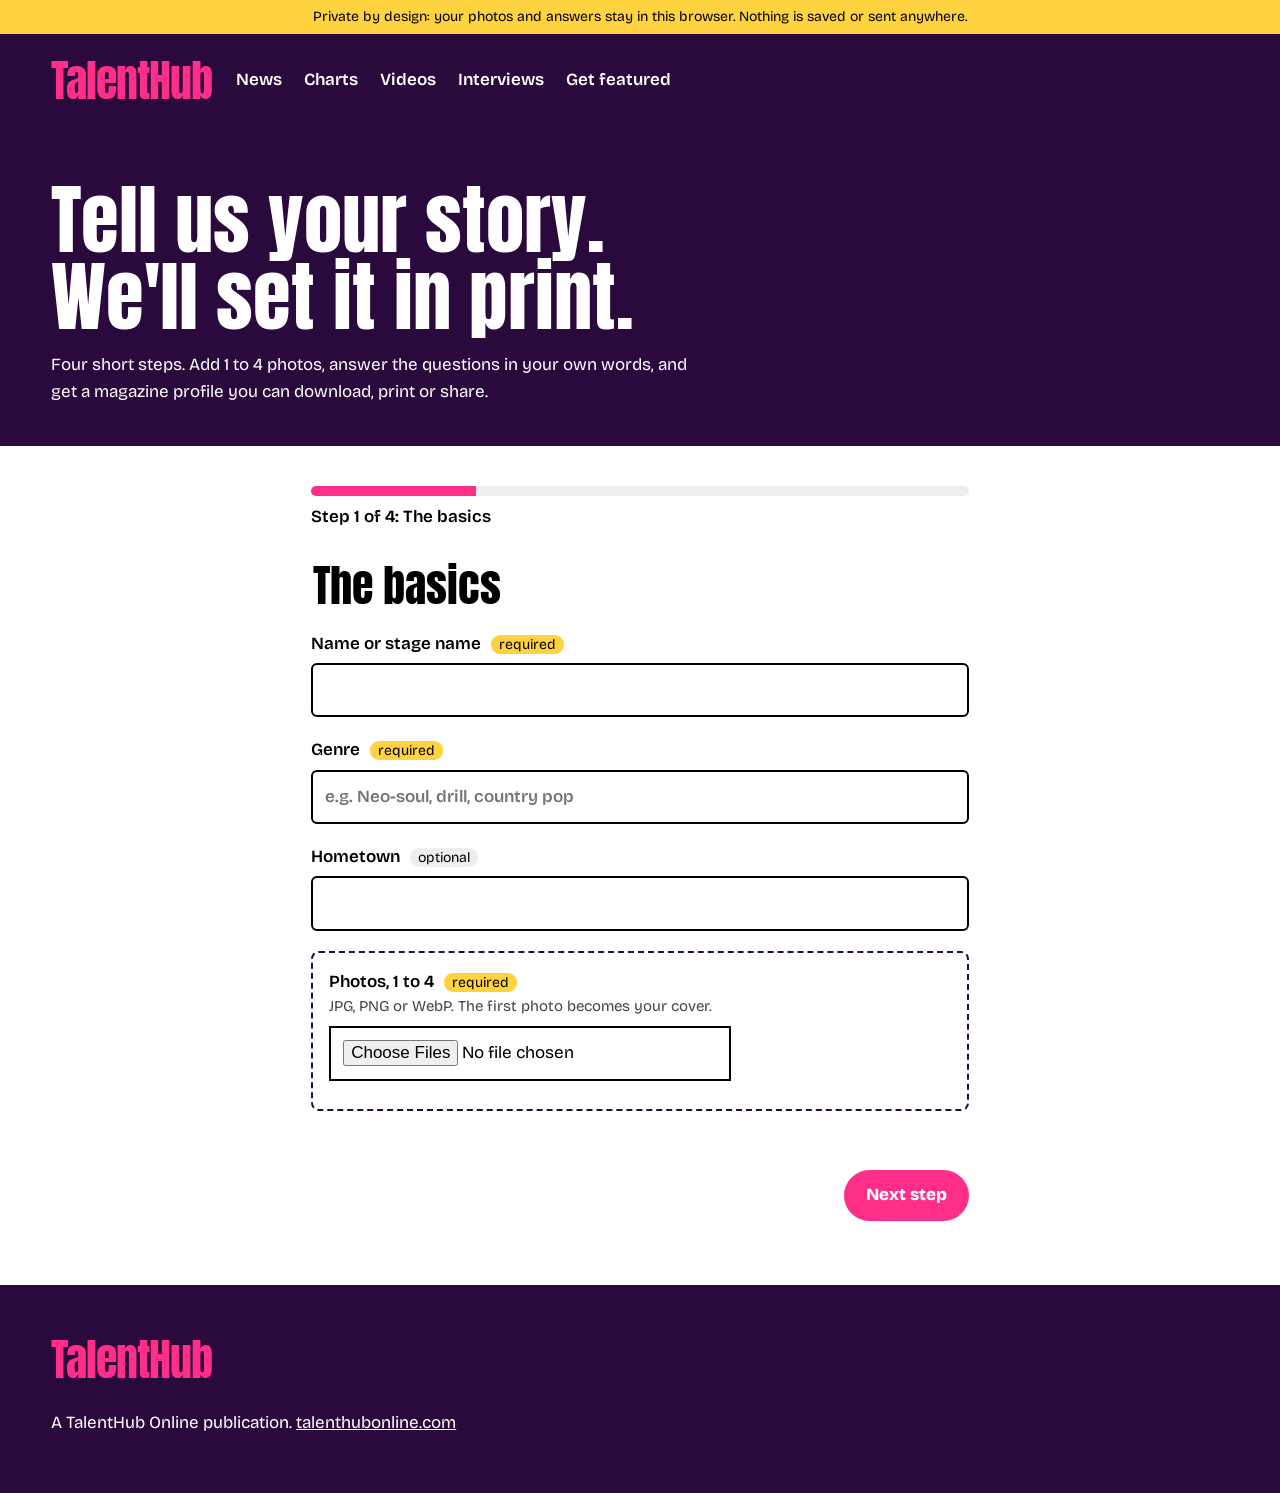
==== feature/index.html @ 82841ca5 "Add Get featured profile builder" ====
<!doctype html><html lang="en"><head><meta charset="utf-8"><meta name="viewport" content="width=device-width,initial-scale=1">
<title>Get featured — TalentHub Magazine</title><meta name="description" content="Answer a few questions, add photos, and get a magazine-style profile feature from TalentHub Magazine.">
<meta property="og:title" content="Get featured in TalentHub Magazine"><meta property="og:description" content="Turn your story into a magazine profile in a few minutes.">
<meta property="og:url" content="https://chick6194.github.io/talenthub-magazine/feature/">
<link rel="preconnect" href="https://fonts.googleapis.com"><link href="https://fonts.googleapis.com/css2?family=Anton&family=Bricolage+Grotesque:opsz,wght@12..96,400;12..96,600;12..96,800&display=swap" rel="stylesheet">
<link rel="stylesheet" href="../style.css"><link rel="stylesheet" href="feature.css"></head><body>
<div class="notice">Private by design: your photos and answers stay in this browser. Nothing is saved or sent anywhere.</div>
<header class="top"><a class="mast" href="../">TalentHub</a><nav aria-label="Sections"><button class="menu" aria-expanded="false" aria-controls="nav">Menu</button>
<ul id="nav"><li><a href="../#news">News</a></li><li><a href="../#charts">Charts</a></li><li><a href="../#videos">Videos</a></li><li><a href="../#interviews">Interviews</a></li><li><a href="./" aria-current="page">Get featured</a></li></ul></nav></header>
<main id="builder">
<section class="intro"><h1>Tell us your story. We'll set it in print.</h1><p>Four short steps. Add 1 to 4 photos, answer the questions in your own words, and get a magazine profile you can download, print or share.</p></section>
<form id="f" novalidate>
<div class="progress" aria-hidden="true"><span id="bar"></span></div><p id="stepinfo" class="stepinfo" aria-live="polite"></p>
<fieldset class="step" data-title="The basics"><legend>The basics</legend>
<label>Name or stage name <b>required</b><input name="name" required maxlength="80"></label>
<label>Genre <b>required</b><input name="genre" required maxlength="60" placeholder="e.g. Neo-soul, drill, country pop"></label>
<label>Hometown <i>optional</i><input name="hometown" maxlength="80"></label>
<div class="drop"><label for="photos">Photos, 1 to 4 <b>required</b></label><p class="hint">JPG, PNG or WebP. The first photo becomes your cover.</p>
<input id="photos" type="file" accept="image/*" multiple><div id="previews" class="previews"></div></div></fieldset>
<fieldset class="step" data-title="Your sound" hidden><legend>Your sound</legend>
<label>How did you get started in music? <b>required</b><textarea name="started" required rows="4"></textarea></label>
<label>Describe your sound in three words <b>required</b><input name="three" required maxlength="60" placeholder="e.g. Warm, restless, loud"></label>
<label>Who are your biggest influences? <i>optional</i><textarea name="influences" rows="3"></textarea></label></fieldset>
<fieldset class="step" data-title="Your story" hidden><legend>Your story</legend>
<label>What's the story behind your latest release? <i>optional</i><textarea name="release" rows="4"></textarea></label>
<label>What's your proudest moment so far? <b>required</b><textarea name="proud" required rows="4"></textarea></label>
<label>What's something fans don't know about you? <i>optional</i><textarea name="secret" rows="3"></textarea></label></fieldset>
<fieldset class="step" data-title="What's next" hidden><legend>What's next</legend>
<label>What's next for you? <b>required</b><textarea name="next" required rows="4"></textarea></label>
<label>Where can people find you? <i>optional</i><textarea name="links" rows="3" placeholder="One link per line, e.g. https://instagram.com/yourname"></textarea></label></fieldset>
<p id="err" class="err" role="alert"></p>
<div class="nav-btns"><button type="button" id="back" class="ghost">Back</button><button type="button" id="next">Next step</button><button type="submit" id="make" hidden>Create my feature</button></div>
</form></main>
<div id="result" hidden><div class="tools"><button id="dl">Download HTML</button><button id="pr">Print or save as PDF</button><button id="cp">Copy text</button><button id="ed" class="ghost">Edit answers</button><span id="msg" role="status"></span></div><article id="art" class="art" tabindex="-1"></article></div>
<footer><a class="mast" href="../">TalentHub</a><p>A TalentHub Online publication. <a href="https://talenthubonline.com">talenthubonline.com</a></p></footer>
<script src="../app.js"></script><script src="feature.js"></script></body></html>
---- style.css ----
:root{--plum:#2a0a3d;--pink:#ff2e88;--blue:#2b4bff;--sun:#ffd23f;--ink:#000;--paper:#fff}
*{box-sizing:border-box}body{margin:0;font:17px/1.55 "Bricolage Grotesque",system-ui,sans-serif;color:var(--ink);background:var(--paper)}
img{max-width:100%;display:block;object-fit:cover}a{color:inherit}:focus-visible{outline:3px solid var(--blue);outline-offset:2px}
.notice{background:var(--sun);text-align:center;font-size:14px;padding:6px}
.top{display:flex;align-items:center;gap:24px;padding:12px 4vw;background:var(--plum);color:#fff;position:sticky;top:0;z-index:5}
.mast{font-family:Anton,sans-serif;font-size:44px;text-decoration:none;letter-spacing:-1px;color:var(--pink)}
nav{flex:1}nav ul{display:flex;gap:22px;list-style:none;margin:0;padding:0}nav a{text-decoration:none;font-weight:600}nav a:hover{color:var(--pink)}
.menu{display:none}.cta{background:var(--pink);color:#fff;padding:10px 18px;text-decoration:none;font-weight:800;border-radius:999px;display:inline-block}
.hero{position:relative;min-height:78vh;display:grid;align-items:end;color:#fff}.hero img{position:absolute;inset:0;width:100%;height:100%}
.hero:after{content:"";position:absolute;inset:0;background:linear-gradient(transparent 30%,rgba(42,10,61,.95))}
.hero-copy{position:relative;z-index:1;padding:0 4vw 6vh;max-width:1000px}
.hero h1{font-family:Anton,sans-serif;font-weight:400;font-size:clamp(44px,7.5vw,104px);line-height:.95;margin:.2em 0}
.kicker{display:inline-block;background:var(--pink);padding:2px 10px;font-weight:800;margin:0}.read{color:var(--sun);font-weight:800}
section{padding:56px 4vw}h2{font-family:Anton,sans-serif;font-weight:400;font-size:clamp(36px,5vw,64px);margin:0 0 24px;line-height:1}
.grid{display:grid;grid-template-columns:2fr 1fr 1fr;gap:20px}.grid .big{grid-row:span 2}.grid img{aspect-ratio:4/3;width:100%}.big img{aspect-ratio:auto;height:78%}
h3{font-size:20px;line-height:1.2;margin:10px 0 4px}
.chart{background:var(--plum);color:#fff}.sub{opacity:.8;margin-top:-12px}
.chart ol{list-style:none;counter-reset:c;padding:0;margin:0;max-width:900px}
.chart li{counter-increment:c;display:grid;grid-template-columns:90px 1fr 70px;grid-template-areas:"n t m" "n a m";border-bottom:1px solid rgba(255,255,255,.2);padding:12px 0;align-items:center}
.chart li:before{content:counter(c);grid-area:n;font-family:Anton,sans-serif;font-size:52px;color:var(--pink)}
.chart li:first-child:before{color:var(--sun);font-size:72px}.t{grid-area:t;font-weight:800;font-size:22px}.a{grid-area:a;opacity:.8}.m{grid-area:m;text-align:right;font-weight:800}
.vrow{display:grid;grid-template-columns:repeat(3,1fr);gap:20px}.vrow figure{margin:0}.ph{aspect-ratio:16/9;display:grid;place-items:center;font-size:48px;color:#fff}
.g1{background:linear-gradient(135deg,var(--pink),var(--plum))}.g2{background:linear-gradient(135deg,var(--blue),var(--pink))}.g3{background:linear-gradient(135deg,var(--sun),var(--pink))}
.quote{background:var(--pink);color:#fff}blockquote{font-family:Anton,sans-serif;font-size:clamp(32px,5vw,68px);line-height:1.05;margin:0;max-width:1100px}
.artists p,.news p{max-width:60ch}.news{background:var(--sun)}form{display:flex;flex-wrap:wrap;gap:10px;align-items:center}label{width:100%;font-weight:600}
input{padding:12px;font:inherit;border:2px solid var(--ink);min-width:260px}form button{padding:12px 22px;font:inherit;font-weight:800;background:var(--ink);color:#fff;border:0}
footer{background:var(--plum);color:#fff;padding:40px 4vw}
@media(max-width:800px){.menu{display:block;background:none;color:#fff;border:1px solid #fff;padding:6px 12px;font:inherit}nav ul{display:none;position:absolute;left:0;right:0;top:100%;background:var(--plum);flex-direction:column;padding:16px 4vw}nav ul.open{display:flex}.top .cta{display:none}.grid,.vrow{grid-template-columns:1fr}.mast{font-size:34px}}
---- feature/feature.css ----
.intro{background:var(--plum);color:#fff;padding-bottom:24px}.intro h1{font-family:Anton,sans-serif;font-weight:400;font-size:clamp(40px,6vw,84px);line-height:1;margin:0 0 12px;max-width:16ch}.intro p{max-width:60ch}
form{display:block;max-width:760px;margin:0 auto;padding:40px 4vw 64px}.progress{height:10px;background:#eee;border-radius:9px;overflow:hidden}#bar{display:block;height:100%;background:var(--pink);transition:width .3s}
.stepinfo{font-weight:600;margin:8px 0 20px}fieldset{border:0;padding:0;margin:0}legend{font-family:Anton,sans-serif;font-size:44px;margin-bottom:12px}
form label{display:block;font-weight:600;margin:0 0 20px}form label b,form label i,.drop b{font-weight:400;font-size:14px;font-style:normal;margin-left:6px;padding:1px 8px;border-radius:9px}form label b,.drop b{background:var(--sun)}form label i{background:#eee}
form input:not([type=file]),textarea{display:block;width:100%;margin-top:6px;padding:12px;font:inherit;border:2px solid var(--ink);border-radius:6px;min-width:0}
[aria-invalid=true]{border-color:#c0005a!important;background:#fff0f6}.err{color:#c0005a;font-weight:600;min-height:1.5em}
.hint{margin:0 0 8px;font-size:15px;color:#444}.drop{border:2px dashed var(--plum);padding:16px;border-radius:8px}.drop>label{margin:0}
.previews{display:grid;grid-template-columns:repeat(4,1fr);gap:10px;margin-top:12px}.previews figure{margin:0;position:relative}.previews img{aspect-ratio:1;width:100%;border-radius:6px}
.previews button{position:absolute;top:4px;right:4px;background:#000;color:#fff;border:0;border-radius:99px;padding:2px 9px;font:inherit;font-size:13px}
.nav-btns{display:flex;gap:12px;justify-content:flex-end}.nav-btns button,.tools button{padding:12px 22px;font:inherit;font-weight:800;background:var(--pink);color:#fff;border:0;border-radius:999px;cursor:pointer}
button.ghost{background:transparent;color:var(--ink);border:2px solid var(--ink)}
.tools{display:flex;flex-wrap:wrap;gap:10px;align-items:center;padding:16px 4vw;background:var(--sun);position:sticky;top:68px;z-index:4}
.art{max-width:1100px;margin:0 auto;padding:0 0 64px}.art:focus{outline:0}
.art .cover{position:relative;min-height:70vh;display:grid;align-items:end;color:#fff}.art .cover img{position:absolute;inset:0;width:100%;height:100%;object-fit:cover}.art .cover:after{content:"";position:absolute;inset:0;background:linear-gradient(transparent 35%,rgba(42,10,61,.95))}
.art .cover div{position:relative;z-index:1;padding:0 5% 40px}.art .kicker{display:inline-block;background:var(--pink);padding:2px 10px;font-weight:800;margin:0}
.art h1{font-family:Anton,sans-serif;font-weight:400;font-size:clamp(42px,7vw,96px);line-height:.95;margin:.2em 0;max-width:14ch}.art .dek{font-size:21px;max-width:50ch;margin:0}
.art .body{padding:40px 5%;display:grid;grid-template-columns:minmax(0,62ch) 1fr;gap:48px}.art .facts{align-self:start;border-top:6px solid var(--pink);padding-top:12px}.art .facts dt{font-weight:800}.art .facts dd{margin:0 0 12px}
.art h2{font-family:Anton,sans-serif;font-weight:400;font-size:34px;margin:32px 0 8px}.art p{line-height:1.7}
.art blockquote{font-family:Anton,sans-serif;font-size:clamp(30px,4vw,52px);line-height:1.05;background:var(--pink);color:#fff;margin:0;padding:40px 5%}
.art .gallery{display:grid;grid-template-columns:repeat(auto-fit,minmax(220px,1fr));gap:12px;padding:0 5%}.art .gallery img{width:100%;aspect-ratio:4/5;object-fit:cover}
.art .links{padding:24px 5%}.art .links a{word-break:break-all}.art .byline{font-size:14px;opacity:.85}
@media(max-width:800px){.art .body{grid-template-columns:1fr}.previews{grid-template-columns:repeat(2,1fr)}.tools{top:58px}}
@media print{.notice,.top,footer,.tools,#builder{display:none!important}.art .cover{min-height:auto;color:#000}.art .cover img{position:static;height:340px}.art .cover:after{display:none}.art blockquote{background:none;color:#000;border-left:8px solid #ff2e88}}
@media(prefers-reduced-motion:reduce){#bar{transition:none}}
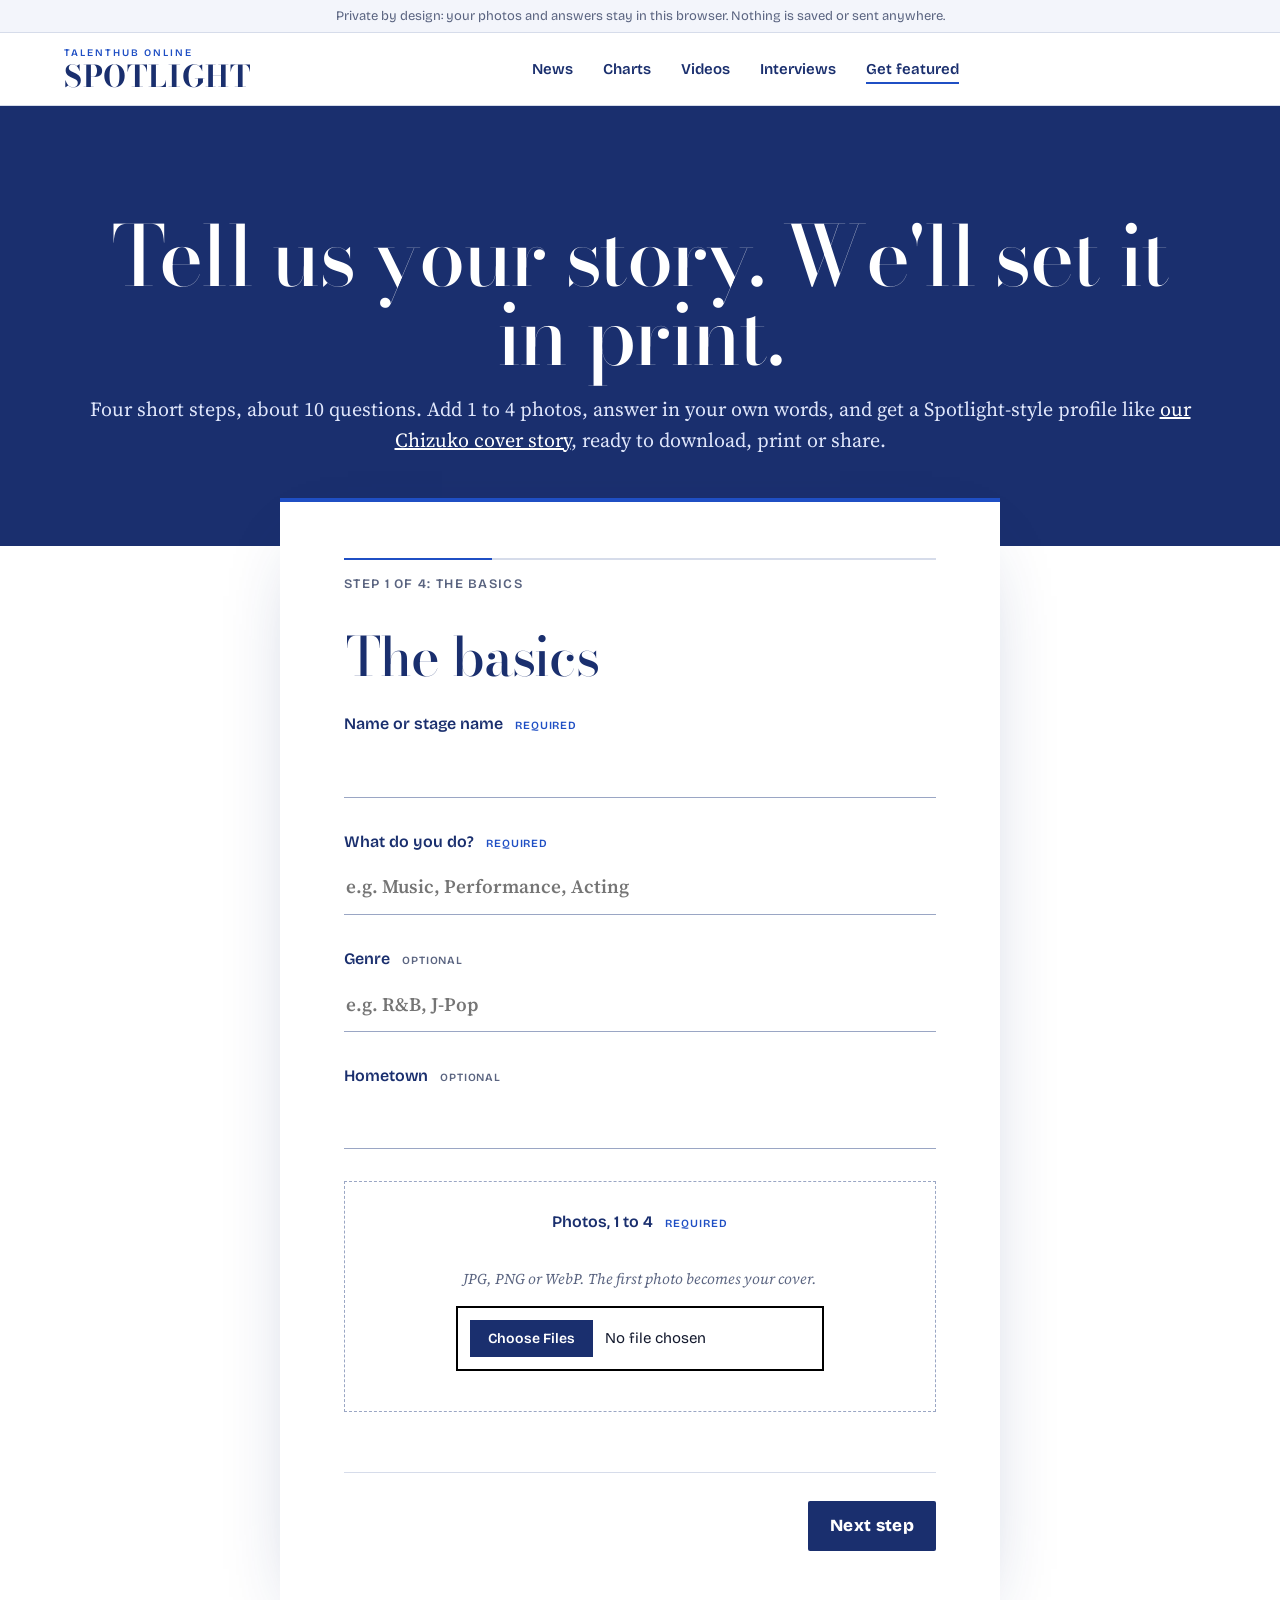
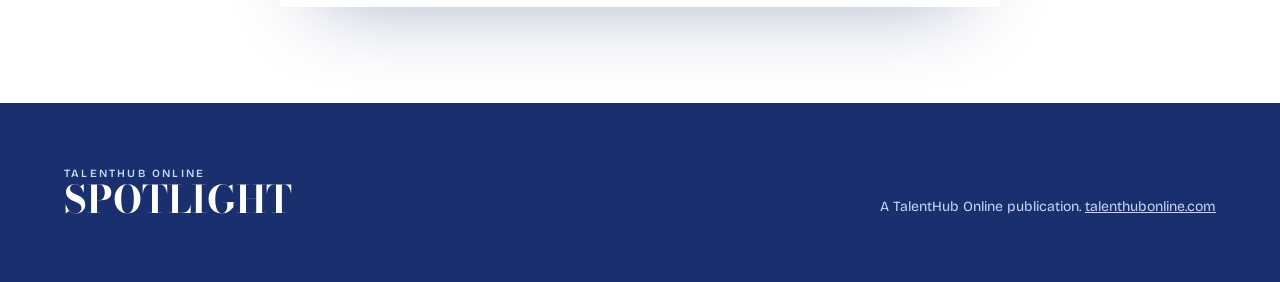
==== commit bb678708: "Spotlight redesign: cover, Chizuko feature, Spotlight-format generator, premium styling" ====
--- a/feature/index.html
+++ b/feature/index.html
@@ -1,36 +1,40 @@
 <!doctype html><html lang="en"><head><meta charset="utf-8"><meta name="viewport" content="width=device-width,initial-scale=1">
-<title>Get featured — TalentHub Magazine</title><meta name="description" content="Answer a few questions, add photos, and get a magazine-style profile feature from TalentHub Magazine.">
-<meta property="og:title" content="Get featured in TalentHub Magazine"><meta property="og:description" content="Turn your story into a magazine profile in a few minutes.">
+<title>Get featured — Spotlight by TalentHub Online</title><meta name="description" content="Answer a few questions, add photos, and get a magazine-style profile feature from Spotlight by TalentHub Online.">
+<meta property="og:title" content="Get featured in Spotlight by TalentHub Online"><meta property="og:description" content="Turn your story into a magazine profile in a few minutes.">
 <meta property="og:url" content="https://chick6194.github.io/talenthub-magazine/feature/">
-<link rel="preconnect" href="https://fonts.googleapis.com"><link href="https://fonts.googleapis.com/css2?family=Anton&family=Bricolage+Grotesque:opsz,wght@12..96,400;12..96,600;12..96,800&display=swap" rel="stylesheet">
+<link rel="preconnect" href="https://fonts.googleapis.com"><link href="https://fonts.googleapis.com/css2?family=Bodoni+Moda:opsz,wght@6..96,500;6..96,700&family=Oswald:wght@500;700&family=Bricolage+Grotesque:opsz,wght@12..96,400;12..96,600;12..96,800&display=swap" rel="stylesheet">
 <link rel="stylesheet" href="../style.css"><link rel="stylesheet" href="feature.css"></head><body>
 <div class="notice">Private by design: your photos and answers stay in this browser. Nothing is saved or sent anywhere.</div>
-<header class="top"><a class="mast" href="../">TalentHub</a><nav aria-label="Sections"><button class="menu" aria-expanded="false" aria-controls="nav">Menu</button>
+<header class="top"><a class="mast" href="../"><small>TalentHub Online</small>Spotlight</a><nav aria-label="Sections"><button class="menu" aria-expanded="false" aria-controls="nav">Menu</button>
 <ul id="nav"><li><a href="../#news">News</a></li><li><a href="../#charts">Charts</a></li><li><a href="../#videos">Videos</a></li><li><a href="../#interviews">Interviews</a></li><li><a href="./" aria-current="page">Get featured</a></li></ul></nav></header>
 <main id="builder">
-<section class="intro"><h1>Tell us your story. We'll set it in print.</h1><p>Four short steps. Add 1 to 4 photos, answer the questions in your own words, and get a magazine profile you can download, print or share.</p></section>
+<section class="intro"><h1>Tell us your story. We'll set it in print.</h1><p>Four short steps, about 10 questions. Add 1 to 4 photos, answer in your own words, and get a Spotlight-style profile like <a href="../chizuko/">our Chizuko cover story</a>, ready to download, print or share.</p></section>
 <form id="f" novalidate>
 <div class="progress" aria-hidden="true"><span id="bar"></span></div><p id="stepinfo" class="stepinfo" aria-live="polite"></p>
 <fieldset class="step" data-title="The basics"><legend>The basics</legend>
 <label>Name or stage name <b>required</b><input name="name" required maxlength="80"></label>
-<label>Genre <b>required</b><input name="genre" required maxlength="60" placeholder="e.g. Neo-soul, drill, country pop"></label>
+<label>What do you do? <b>required</b><input name="roles" required maxlength="80" placeholder="e.g. Music, Performance, Acting"></label>
+<label>Genre <i>optional</i><input name="genre" maxlength="60" placeholder="e.g. R&amp;B, J-Pop"></label>
 <label>Hometown <i>optional</i><input name="hometown" maxlength="80"></label>
 <div class="drop"><label for="photos">Photos, 1 to 4 <b>required</b></label><p class="hint">JPG, PNG or WebP. The first photo becomes your cover.</p>
 <input id="photos" type="file" accept="image/*" multiple><div id="previews" class="previews"></div></div></fieldset>
-<fieldset class="step" data-title="Your sound" hidden><legend>Your sound</legend>
-<label>How did you get started in music? <b>required</b><textarea name="started" required rows="4"></textarea></label>
-<label>Describe your sound in three words <b>required</b><input name="three" required maxlength="60" placeholder="e.g. Warm, restless, loud"></label>
-<label>Who are your biggest influences? <i>optional</i><textarea name="influences" rows="3"></textarea></label></fieldset>
-<fieldset class="step" data-title="Your story" hidden><legend>Your story</legend>
-<label>What's the story behind your latest release? <i>optional</i><textarea name="release" rows="4"></textarea></label>
-<label>What's your proudest moment so far? <b>required</b><textarea name="proud" required rows="4"></textarea></label>
-<label>What's something fans don't know about you? <i>optional</i><textarea name="secret" rows="3"></textarea></label></fieldset>
-<fieldset class="step" data-title="What's next" hidden><legend>What's next</legend>
-<label>What's next for you? <b>required</b><textarea name="next" required rows="4"></textarea></label>
-<label>Where can people find you? <i>optional</i><textarea name="links" rows="3" placeholder="One link per line, e.g. https://instagram.com/yourname"></textarea></label></fieldset>
+<fieldset class="step" data-title="Where it started" hidden><legend>Where it started</legend><p class="hint">Answer in first person, the way you'd tell it. Your words become the article.</p>
+<label>How did you get started? <b>required</b><textarea name="started" required rows="4" placeholder="Your earliest memories, who inspired you, when you knew"></textarea></label>
+<label>How have you grown since your first performance or project? <i>optional</i><textarea name="growth" rows="3"></textarea></label>
+<label>What's the mission behind your art? <b>required</b><textarea name="mission" required rows="3"></textarea></label></fieldset>
+<fieldset class="step" data-title="Who you are" hidden><legend>Who you are</legend>
+<label>What makes your style or background unique? <i>optional</i><textarea name="unique" rows="3"></textarea></label>
+<label>How do you stay grounded? Any turning points? <i>optional</i><textarea name="grounded" rows="3"></textarea></label>
+<label>What does a typical day look like? <i>optional</i><textarea name="daily" rows="3"></textarea></label></fieldset>
+<fieldset class="step" data-title="Milestones and what's next" hidden><legend>Milestones and what's next</legend>
+<label>What are your proudest moments so far? <b>required</b><textarea name="proud" required rows="3"></textarea></label>
+<label>What do you hope your audience takes from your work? <i>optional</i><textarea name="message" rows="3"></textarea></label>
+<label>What's on your vision board? Dream projects or collaborations <b>required</b><textarea name="future" required rows="3"></textarea></label>
+<label>What advice would you give someone starting out? <i>optional</i><textarea name="advice" rows="3"></textarea></label>
+<label>Where can people find you? <i>optional</i><textarea name="links" rows="2" placeholder="One link per line"></textarea></label></fieldset>
 <p id="err" class="err" role="alert"></p>
 <div class="nav-btns"><button type="button" id="back" class="ghost">Back</button><button type="button" id="next">Next step</button><button type="submit" id="make" hidden>Create my feature</button></div>
 </form></main>
 <div id="result" hidden><div class="tools"><button id="dl">Download HTML</button><button id="pr">Print or save as PDF</button><button id="cp">Copy text</button><button id="ed" class="ghost">Edit answers</button><span id="msg" role="status"></span></div><article id="art" class="art" tabindex="-1"></article></div>
-<footer><a class="mast" href="../">TalentHub</a><p>A TalentHub Online publication. <a href="https://talenthubonline.com">talenthubonline.com</a></p></footer>
+<footer><a class="mast" href="../"><small>TalentHub Online</small>Spotlight</a><p>A TalentHub Online publication. <a href="https://talenthubonline.com">talenthubonline.com</a></p></footer>
 <script src="../app.js"></script><script src="feature.js"></script></body></html>
--- a/style.css
+++ b/style.css
@@ -1,28 +1,86 @@
-:root{--plum:#2a0a3d;--pink:#ff2e88;--blue:#2b4bff;--sun:#ffd23f;--ink:#000;--paper:#fff}
+@import url('https://fonts.googleapis.com/css2?family=Source+Serif+4:ital,opsz,wght@0,8..60,400;0,8..60,600;1,8..60,400&display=swap');
+:root{--plum:#1a2f6e;--pink:#1f4fc4;--blue:#1f4fc4;--sun:#e3eafb;--ink:#000;--paper:#fff}
 *{box-sizing:border-box}body{margin:0;font:17px/1.55 "Bricolage Grotesque",system-ui,sans-serif;color:var(--ink);background:var(--paper)}
 img{max-width:100%;display:block;object-fit:cover}a{color:inherit}:focus-visible{outline:3px solid var(--blue);outline-offset:2px}
 .notice{background:var(--sun);text-align:center;font-size:14px;padding:6px}
 .top{display:flex;align-items:center;gap:24px;padding:12px 4vw;background:var(--plum);color:#fff;position:sticky;top:0;z-index:5}
-.mast{font-family:Anton,sans-serif;font-size:44px;text-decoration:none;letter-spacing:-1px;color:var(--pink)}
+.mast{font-family:"Bodoni Moda",serif;font-weight:700;font-size:38px;line-height:1;text-decoration:none;text-transform:uppercase;color:#fff}.mast small{display:block;font:600 11px "Bricolage Grotesque",sans-serif;letter-spacing:.2em;text-transform:uppercase;color:#c9d6fb}
 nav{flex:1}nav ul{display:flex;gap:22px;list-style:none;margin:0;padding:0}nav a{text-decoration:none;font-weight:600}nav a:hover{color:var(--pink)}
 .menu{display:none}.cta{background:var(--pink);color:#fff;padding:10px 18px;text-decoration:none;font-weight:800;border-radius:999px;display:inline-block}
 .hero{position:relative;min-height:78vh;display:grid;align-items:end;color:#fff}.hero img{position:absolute;inset:0;width:100%;height:100%}
-.hero:after{content:"";position:absolute;inset:0;background:linear-gradient(transparent 30%,rgba(42,10,61,.95))}
+.hero:after{content:"";position:absolute;inset:0;background:linear-gradient(transparent 30%,rgba(26,47,110,.95))}
 .hero-copy{position:relative;z-index:1;padding:0 4vw 6vh;max-width:1000px}
-.hero h1{font-family:Anton,sans-serif;font-weight:400;font-size:clamp(44px,7.5vw,104px);line-height:.95;margin:.2em 0}
+.hero h1{font-family:Oswald,sans-serif;font-weight:400;font-size:clamp(44px,7.5vw,104px);line-height:.95;margin:.2em 0}
 .kicker{display:inline-block;background:var(--pink);padding:2px 10px;font-weight:800;margin:0}.read{color:var(--sun);font-weight:800}
-section{padding:56px 4vw}h2{font-family:Anton,sans-serif;font-weight:400;font-size:clamp(36px,5vw,64px);margin:0 0 24px;line-height:1}
+section{padding:56px 4vw}h2{font-family:Oswald,sans-serif;font-weight:400;font-size:clamp(36px,5vw,64px);margin:0 0 24px;line-height:1}
 .grid{display:grid;grid-template-columns:2fr 1fr 1fr;gap:20px}.grid .big{grid-row:span 2}.grid img{aspect-ratio:4/3;width:100%}.big img{aspect-ratio:auto;height:78%}
 h3{font-size:20px;line-height:1.2;margin:10px 0 4px}
 .chart{background:var(--plum);color:#fff}.sub{opacity:.8;margin-top:-12px}
 .chart ol{list-style:none;counter-reset:c;padding:0;margin:0;max-width:900px}
 .chart li{counter-increment:c;display:grid;grid-template-columns:90px 1fr 70px;grid-template-areas:"n t m" "n a m";border-bottom:1px solid rgba(255,255,255,.2);padding:12px 0;align-items:center}
-.chart li:before{content:counter(c);grid-area:n;font-family:Anton,sans-serif;font-size:52px;color:var(--pink)}
+.chart li:before{content:counter(c);grid-area:n;font-family:Oswald,sans-serif;font-size:52px;color:var(--pink)}
 .chart li:first-child:before{color:var(--sun);font-size:72px}.t{grid-area:t;font-weight:800;font-size:22px}.a{grid-area:a;opacity:.8}.m{grid-area:m;text-align:right;font-weight:800}
 .vrow{display:grid;grid-template-columns:repeat(3,1fr);gap:20px}.vrow figure{margin:0}.ph{aspect-ratio:16/9;display:grid;place-items:center;font-size:48px;color:#fff}
 .g1{background:linear-gradient(135deg,var(--pink),var(--plum))}.g2{background:linear-gradient(135deg,var(--blue),var(--pink))}.g3{background:linear-gradient(135deg,var(--sun),var(--pink))}
-.quote{background:var(--pink);color:#fff}blockquote{font-family:Anton,sans-serif;font-size:clamp(32px,5vw,68px);line-height:1.05;margin:0;max-width:1100px}
+.quote{background:var(--pink);color:#fff}blockquote{font-family:Oswald,sans-serif;font-size:clamp(32px,5vw,68px);line-height:1.05;margin:0;max-width:1100px}
 .artists p,.news p{max-width:60ch}.news{background:var(--sun)}form{display:flex;flex-wrap:wrap;gap:10px;align-items:center}label{width:100%;font-weight:600}
 input{padding:12px;font:inherit;border:2px solid var(--ink);min-width:260px}form button{padding:12px 22px;font:inherit;font-weight:800;background:var(--ink);color:#fff;border:0}
 footer{background:var(--plum);color:#fff;padding:40px 4vw}
 @media(max-width:800px){.menu{display:block;background:none;color:#fff;border:1px solid #fff;padding:6px 12px;font:inherit}nav ul{display:none;position:absolute;left:0;right:0;top:100%;background:var(--plum);flex-direction:column;padding:16px 4vw}nav ul.open{display:flex}.top .cta{display:none}.grid,.vrow{grid-template-columns:1fr}.mast{font-size:34px}}
+
+.cover{padding:24px 4vw 0;background:#fff;color:var(--plum);overflow:hidden}.cv-head{text-align:center}
+.cv-kick{margin:0;font:600 clamp(14px,1.6vw,22px) "Bricolage Grotesque",sans-serif;letter-spacing:.18em;text-transform:uppercase;color:var(--pink)}
+.cv-mast{margin:0;font-family:"Bodoni Moda",serif;font-weight:500;font-size:clamp(64px,15vw,230px);line-height:.9;letter-spacing:-.02em;text-transform:uppercase;transform:scaleY(1.25);transform-origin:top;margin-bottom:.25em}
+.cv-issue{text-align:left;font:600 13px "Bricolage Grotesque",sans-serif;text-transform:uppercase;letter-spacing:.04em;margin:0 0 14px}
+.cv-body{position:relative;display:grid;grid-template-columns:30% 70%;min-height:min(96vh,980px)}
+.cv-photo{grid-column:2;grid-row:1;width:100%;height:100%;object-fit:cover;object-position:top}picture{display:contents}
+.cv-lines{grid-column:1;grid-row:1;list-style:none;margin:0;padding:20px 16px 0 0;z-index:1}.cv-lines li{margin-bottom:2.2em}.cv-lines a{text-decoration:none}
+.cv-lines strong{display:block;font:700 clamp(22px,2.6vw,40px)/1.1 Oswald,sans-serif;text-transform:uppercase;color:var(--pink)}
+.cv-lines span{display:block;font:600 clamp(17px,1.8vw,26px)/1.2 Oswald,sans-serif;color:var(--plum);margin-top:4px}
+.cv-lines a:hover strong{text-decoration:underline}
+.cv-name{position:absolute;left:0;bottom:-.08em;margin:0;font:700 clamp(90px,19vw,300px)/.85 Oswald,sans-serif;text-transform:uppercase;letter-spacing:-.01em;transform:scaleY(1.5);transform-origin:bottom;z-index:2}.cv-name a{color:var(--pink);text-decoration:none}
+@media(max-width:800px){.cv-body{display:flex;flex-direction:column;min-height:0}.cv-photo{height:70vh}.cv-name{position:relative;order:2;margin-top:-.9em;font-size:26vw;bottom:auto}picture{order:1}.cv-lines{order:3;padding:24px 0}.cv-issue{text-align:center}}
+/* ===== Premium layer ===== */
+:root{--rule:#d6dcea;--muted:#5a6480;--serif:"Source Serif 4",Georgia,serif;--display:"Bodoni Moda",Didot,serif}
+body{background:#fff;color:#141a2e;-webkit-font-smoothing:antialiased}
+::selection{background:var(--pink);color:#fff}
+.notice{background:#f3f5fb;color:var(--muted);font-size:13px;border-bottom:1px solid var(--rule)}
+.top{background:rgba(255,255,255,.96);backdrop-filter:blur(8px);color:var(--plum);border-bottom:1px solid var(--rule);padding:14px 5vw}
+.top .mast{color:var(--plum);font-size:30px;letter-spacing:.02em}.top .mast small{color:var(--pink);font-size:10px;margin-bottom:2px}
+nav ul{gap:30px;justify-content:center}nav a{font-weight:600;font-size:15px;position:relative;padding:4px 0}
+nav a:after{content:"";position:absolute;left:0;right:0;bottom:-2px;height:2px;background:var(--pink);transform:scaleX(0);transition:transform .25s}
+nav a:hover{color:var(--plum)}nav a:hover:after,nav a[aria-current]:after{transform:scaleX(1)}
+.cta{background:var(--plum);border-radius:2px;padding:12px 22px;font-size:15px;letter-spacing:.02em;transition:background .2s,transform .2s}.cta:hover{background:var(--pink);transform:translateY(-1px)}
+section{padding:96px 5vw}main>section:not(.cover)>*{max-width:1240px;margin-left:auto;margin-right:auto}
+h2{font-family:var(--display);font-weight:500;font-size:clamp(40px,5vw,72px);letter-spacing:-.02em;line-height:.95;padding-bottom:18px;border-bottom:1px solid var(--plum);margin-bottom:36px;color:var(--plum)}
+/* cover */
+.cover{padding-top:40px}.cv-head{max-width:1240px;margin:0 auto}.cv-issue{border-top:1px solid var(--plum);border-bottom:1px solid var(--plum);padding:8px 0;color:var(--plum);letter-spacing:.08em}
+.cv-body{max-width:1240px;margin:0 auto}.cv-photo{transition:transform 1.2s ease}.cv-body:hover .cv-photo{transform:scale(1.01)}
+.cv-lines li{padding-bottom:1.6em;margin-bottom:1.6em;border-bottom:1px solid var(--rule)}.cv-lines li:last-child{border:0}
+/* trending */
+.trend .grid{gap:40px 32px}.grid article{border-top:1px solid var(--plum);padding-top:14px}.grid article img{transition:transform .6s ease,filter .6s}.grid article{overflow:hidden}
+.grid article:hover img{transform:scale(1.03)}.grid h3{font-family:var(--display);font-weight:500;font-size:24px;line-height:1.1;letter-spacing:-.01em;margin:14px 0 6px}.grid .big h3{font-size:clamp(30px,3vw,44px)}
+.grid article:hover h3{text-decoration:underline;text-decoration-thickness:1px;text-underline-offset:4px}.grid p{color:var(--muted);font-family:var(--serif)}
+.kicker{font:600 12px "Bricolage Grotesque",sans-serif;letter-spacing:.12em;text-transform:uppercase;background:none;color:var(--pink);padding:0;margin:0 0 10px}
+.hero-copy .kicker,.art .cover .kicker{color:#fff}
+/* chart */
+.chart{background:#f3f5fb;color:#141a2e}.chart .sub{color:var(--muted);margin:-20px auto 28px;opacity:1}
+.chart li{border-bottom:1px solid var(--rule);padding:18px 0;grid-template-columns:110px 1fr 80px;transition:background .2s}.chart li:hover{background:#fff}
+.chart li:before{font-family:var(--display);font-weight:500;color:var(--plum);font-size:56px;line-height:1}.chart li:first-child:before{color:var(--pink);font-size:84px}
+.t{font-family:var(--display);font-weight:600;font-size:26px}.a{color:var(--muted);opacity:1}.m{color:var(--pink);font-size:14px}
+/* videos */
+.vrow{gap:32px}.ph{border-radius:0;font-size:36px;transition:filter .3s}.vrow figure:hover .ph{filter:brightness(1.15)}.vrow figcaption{font-family:var(--display);font-size:20px;margin-top:12px}
+.g1{background:linear-gradient(135deg,#1f4fc4,#1a2f6e)}.g2{background:linear-gradient(135deg,#1a2f6e,#6d8fe8)}.g3{background:linear-gradient(135deg,#6d8fe8,#1f4fc4)}
+/* quote */
+.quote{background:var(--plum);text-align:center;padding:120px 5vw}.quote blockquote{font-family:var(--display);font-style:italic;font-weight:500;font-size:clamp(34px,4.6vw,64px);line-height:1.08;max-width:22ch;margin:0 auto}
+.quote p{font-size:14px;letter-spacing:.08em;color:#c9d6fb;margin-top:28px}
+.artists{text-align:center}.artists h2{border:0;padding:0}.artists p{font-family:var(--serif);font-size:21px;margin:0 auto 32px;color:var(--muted)}
+.news{background:#f3f5fb;text-align:center}.news h2{border:0;padding:0}.news p{margin:0 auto 24px;color:var(--muted)}
+.news form{justify-content:center;max-width:560px}.news label{text-align:left}.news input{flex:1;border:0;border-bottom:2px solid var(--plum);background:transparent;padding:14px 4px}
+.news input:focus{outline:0;border-color:var(--pink)}.news form button{background:var(--plum);border-radius:2px;cursor:pointer;transition:background .2s}.news form button:hover{background:var(--pink)}
+footer{padding:64px 5vw;display:flex;flex-wrap:wrap;gap:12px 40px;align-items:end;justify-content:space-between}footer p{margin:0;color:#c9d6fb;font-size:14px}footer .mast{color:#fff}
+/* reveal */
+.reveal{opacity:0;transform:translateY(24px);transition:opacity .8s ease,transform .8s ease}.reveal.in{opacity:1;transform:none}
+@media(prefers-reduced-motion:reduce){.reveal{opacity:1;transform:none;transition:none}*{transition:none!important}}
+@media(max-width:800px){section{padding:64px 6vw}.top{padding:12px 6vw}.menu{color:var(--plum);border-color:var(--plum);border-radius:2px}nav ul{background:#fff;border-bottom:1px solid var(--rule)}.chart li{grid-template-columns:70px 1fr 50px}.chart li:before{font-size:40px}.chart li:first-child:before{font-size:56px}.t{font-size:20px}}
+.cover{overflow:visible;padding-bottom:48px}.cv-name{bottom:0}.cv-body{overflow:hidden}
--- a/feature/feature.css
+++ b/feature/feature.css
@@ -1,9 +1,9 @@
-.intro{background:var(--plum);color:#fff;padding-bottom:24px}.intro h1{font-family:Anton,sans-serif;font-weight:400;font-size:clamp(40px,6vw,84px);line-height:1;margin:0 0 12px;max-width:16ch}.intro p{max-width:60ch}
+.intro{background:var(--plum);color:#fff;padding-bottom:24px}.intro h1{font-family:Oswald,sans-serif;font-weight:400;font-size:clamp(40px,6vw,84px);line-height:1;margin:0 0 12px;max-width:16ch}.intro p{max-width:60ch}
 form{display:block;max-width:760px;margin:0 auto;padding:40px 4vw 64px}.progress{height:10px;background:#eee;border-radius:9px;overflow:hidden}#bar{display:block;height:100%;background:var(--pink);transition:width .3s}
-.stepinfo{font-weight:600;margin:8px 0 20px}fieldset{border:0;padding:0;margin:0}legend{font-family:Anton,sans-serif;font-size:44px;margin-bottom:12px}
+.stepinfo{font-weight:600;margin:8px 0 20px}fieldset{border:0;padding:0;margin:0}legend{font-family:Oswald,sans-serif;font-size:44px;margin-bottom:12px}
 form label{display:block;font-weight:600;margin:0 0 20px}form label b,form label i,.drop b{font-weight:400;font-size:14px;font-style:normal;margin-left:6px;padding:1px 8px;border-radius:9px}form label b,.drop b{background:var(--sun)}form label i{background:#eee}
 form input:not([type=file]),textarea{display:block;width:100%;margin-top:6px;padding:12px;font:inherit;border:2px solid var(--ink);border-radius:6px;min-width:0}
-[aria-invalid=true]{border-color:#c0005a!important;background:#fff0f6}.err{color:#c0005a;font-weight:600;min-height:1.5em}
+[aria-invalid=true]{border-color:#b00020!important;background:#fff2f3}.err{color:#b00020;font-weight:600;min-height:1.5em}
 .hint{margin:0 0 8px;font-size:15px;color:#444}.drop{border:2px dashed var(--plum);padding:16px;border-radius:8px}.drop>label{margin:0}
 .previews{display:grid;grid-template-columns:repeat(4,1fr);gap:10px;margin-top:12px}.previews figure{margin:0;position:relative}.previews img{aspect-ratio:1;width:100%;border-radius:6px}
 .previews button{position:absolute;top:4px;right:4px;background:#000;color:#fff;border:0;border-radius:99px;padding:2px 9px;font:inherit;font-size:13px}
@@ -11,14 +11,54 @@
 button.ghost{background:transparent;color:var(--ink);border:2px solid var(--ink)}
 .tools{display:flex;flex-wrap:wrap;gap:10px;align-items:center;padding:16px 4vw;background:var(--sun);position:sticky;top:68px;z-index:4}
 .art{max-width:1100px;margin:0 auto;padding:0 0 64px}.art:focus{outline:0}
-.art .cover{position:relative;min-height:70vh;display:grid;align-items:end;color:#fff}.art .cover img{position:absolute;inset:0;width:100%;height:100%;object-fit:cover}.art .cover:after{content:"";position:absolute;inset:0;background:linear-gradient(transparent 35%,rgba(42,10,61,.95))}
+.art .cover{position:relative;min-height:70vh;display:grid;align-items:end;color:#fff}.art .cover img{position:absolute;inset:0;width:100%;height:100%;object-fit:cover}.art .cover:after{content:"";position:absolute;inset:0;background:linear-gradient(transparent 35%,rgba(26,47,110,.95))}
 .art .cover div{position:relative;z-index:1;padding:0 5% 40px}.art .kicker{display:inline-block;background:var(--pink);padding:2px 10px;font-weight:800;margin:0}
-.art h1{font-family:Anton,sans-serif;font-weight:400;font-size:clamp(42px,7vw,96px);line-height:.95;margin:.2em 0;max-width:14ch}.art .dek{font-size:21px;max-width:50ch;margin:0}
+.art h1{font-family:Oswald,sans-serif;font-weight:400;font-size:clamp(42px,7vw,96px);line-height:.95;margin:.2em 0;max-width:14ch}.art .dek{font-size:21px;max-width:50ch;margin:0}
 .art .body{padding:40px 5%;display:grid;grid-template-columns:minmax(0,62ch) 1fr;gap:48px}.art .facts{align-self:start;border-top:6px solid var(--pink);padding-top:12px}.art .facts dt{font-weight:800}.art .facts dd{margin:0 0 12px}
-.art h2{font-family:Anton,sans-serif;font-weight:400;font-size:34px;margin:32px 0 8px}.art p{line-height:1.7}
-.art blockquote{font-family:Anton,sans-serif;font-size:clamp(30px,4vw,52px);line-height:1.05;background:var(--pink);color:#fff;margin:0;padding:40px 5%}
-.art .gallery{display:grid;grid-template-columns:repeat(auto-fit,minmax(220px,1fr));gap:12px;padding:0 5%}.art .gallery img{width:100%;aspect-ratio:4/5;object-fit:cover}
+.art h2{font-family:Oswald,sans-serif;font-weight:400;font-size:34px;margin:32px 0 8px}.art p{line-height:1.7}
+.art blockquote{font-family:Oswald,sans-serif;font-size:clamp(30px,4vw,52px);line-height:1.05;background:var(--pink);color:#fff;margin:0;padding:40px 5%}
+.art .gallery{display:grid;grid-template-columns:repeat(auto-fit,minmax(220px,320px));gap:12px;padding:0 5%}.art .gallery img{width:100%;aspect-ratio:4/5;object-fit:cover}
 .art .links{padding:24px 5%}.art .links a{word-break:break-all}.art .byline{font-size:14px;opacity:.85}
 @media(max-width:800px){.art .body{grid-template-columns:1fr}.previews{grid-template-columns:repeat(2,1fr)}.tools{top:58px}}
-@media print{.notice,.top,footer,.tools,#builder{display:none!important}.art .cover{min-height:auto;color:#000}.art .cover img{position:static;height:340px}.art .cover:after{display:none}.art blockquote{background:none;color:#000;border-left:8px solid #ff2e88}}
+@media print{.notice,.top,footer,.tools,#builder{display:none!important}.art .cover{min-height:auto;color:#000}.art .cover img{position:static;height:340px}.art .cover:after{display:none}.art blockquote{background:none;color:#000;border-left:8px solid #1f4fc4}}
 @media(prefers-reduced-motion:reduce){#bar{transition:none}}
+.art .inline{margin:28px 0}.art .inline img{width:100%;max-height:720px;object-fit:cover}.art .pull{font:700 26px/1.2 Oswald,sans-serif;color:var(--pink);border-left:6px solid var(--pink);padding-left:16px}.art .credit{border-top:2px solid var(--plum);padding-top:12px;font-size:15px}
+.art .meta{font-size:14px;margin:10px 0 0;opacity:.9}
+/* ===== Premium layer: builder ===== */
+.intro{background:var(--plum);text-align:center;padding:110px 6vw 90px}.intro h1{font-family:var(--display);font-weight:500;letter-spacing:-.02em;line-height:.95;max-width:15ch;margin:0 auto 20px;font-size:clamp(44px,6.5vw,92px)}
+.intro p{margin:0 auto;font-family:var(--serif);font-size:20px;color:#dfe6fb}.intro a{color:#fff}
+form#f{max-width:720px;margin:-48px auto 96px;background:#fff;padding:56px clamp(24px,5vw,64px);box-shadow:0 30px 80px -40px rgba(26,47,110,.45);border-top:4px solid var(--pink);position:relative}
+.progress{height:2px;background:var(--rule);border-radius:0}#bar{background:var(--pink)}
+.stepinfo{font-size:13px;letter-spacing:.1em;text-transform:uppercase;color:var(--muted);margin:14px 0 36px}
+legend{font-family:var(--display);font-weight:500;font-size:clamp(36px,4.5vw,54px);letter-spacing:-.02em;color:var(--plum);margin-bottom:28px;line-height:1}
+.step{animation:stepIn .5s ease}@keyframes stepIn{from{opacity:0;transform:translateX(16px)}to{opacity:1;transform:none}}
+form#f label{font-size:16px;color:var(--plum);margin-bottom:32px}form#f label b,form#f label i,.drop b{font-size:11px;letter-spacing:.08em;text-transform:uppercase;font-weight:600;background:none;padding:0;margin-left:8px}
+form#f label b,.drop b{color:var(--pink)}form#f label i{color:var(--muted)}
+form#f input:not([type=file]),form#f textarea{border:0;border-bottom:1px solid #9aa6c4;border-radius:0;padding:12px 2px;font-family:var(--serif);font-size:19px;background:transparent;transition:border-color .2s,background .2s;resize:vertical}
+form#f input:not([type=file]):focus,form#f textarea:focus{outline:0;border-bottom:2px solid var(--pink);background:#f7f9fe}
+form#f .hint{font-family:var(--serif);font-style:italic;color:var(--muted)}
+.drop{border:1px dashed #9aa6c4;border-radius:0;padding:28px;text-align:center;transition:border-color .2s,background .2s}.drop:hover,.drop:focus-within{border-color:var(--pink);background:#f7f9fe}
+.drop input[type=file]{margin:8px auto 0;font:inherit;font-size:15px}.drop input[type=file]::file-selector-button{background:var(--plum);color:#fff;border:0;padding:10px 18px;margin-right:12px;font:600 14px "Bricolage Grotesque",sans-serif;cursor:pointer}
+.previews img{border-radius:0}.previews figure:first-child:after{content:"Cover";position:absolute;left:6px;bottom:6px;background:var(--pink);color:#fff;font-size:11px;padding:2px 6px}
+.previews button{border-radius:0;background:rgba(26,47,110,.9);cursor:pointer}
+.nav-btns{border-top:1px solid var(--rule);padding-top:28px;margin-top:8px}.nav-btns button,.tools button{border-radius:2px;background:var(--plum);letter-spacing:.02em;transition:background .2s,transform .2s}
+.nav-btns button:hover,.tools button:hover{background:var(--pink);transform:translateY(-1px)}button.ghost{background:transparent!important;color:var(--plum);border:1px solid var(--plum)}button.ghost:hover{color:var(--pink);border-color:var(--pink)}
+#make{background:var(--pink)}
+.tools{background:rgba(255,255,255,.96);border-bottom:1px solid var(--rule);justify-content:center;top:64px}
+/* ===== Premium layer: article ===== */
+.art{max-width:none;padding:0}
+.art .cover{min-height:92vh;padding:0}.art .cover:after{background:linear-gradient(180deg,rgba(26,47,110,0) 40%,rgba(26,47,110,.92))}
+.art .cover div{max-width:1240px;margin:0 auto;width:100%;padding:0 5vw 64px}.art h1{font-family:var(--display);font-weight:500;letter-spacing:-.025em;line-height:.92;font-size:clamp(46px,7.5vw,112px);max-width:13ch}
+.art .dek{font-family:var(--serif);font-style:italic;font-size:clamp(19px,1.8vw,24px);line-height:1.4;max-width:46ch;color:#eef2ff}.art .byline{font-size:13px;letter-spacing:.06em;margin-top:22px;padding-top:14px;border-top:1px solid rgba(255,255,255,.4);max-width:640px}
+.art .body{max-width:1100px;margin:0 auto;padding:88px 5vw;grid-template-columns:minmax(0,640px) 260px;justify-content:space-between;gap:64px}
+.art .body p,.art .prose p{font-family:var(--serif);font-size:20px;line-height:1.72;margin:0 0 1.2em;color:#1d2336}
+.art .prose>h2:first-child+p:first-letter,.art .body>div>h2:first-child+p:first-letter{font-family:var(--display);float:left;font-size:5.6em;line-height:.82;padding:6px 14px 0 0;color:var(--plum)}
+.art .body h2,.art .prose h2{font:600 13px "Bricolage Grotesque",sans-serif;letter-spacing:.16em;text-transform:uppercase;color:var(--pink);border:0;padding:0;margin:56px 0 18px}.art .body>div>h2:first-child{margin-top:0}
+.art blockquote,.art .pq{background:none;color:var(--plum);font-family:var(--display);font-style:italic;font-weight:500;font-size:clamp(30px,3.4vw,44px);line-height:1.12;border-top:1px solid var(--plum);border-bottom:1px solid var(--plum);padding:36px 0;margin:48px 0;text-align:center}
+.art blockquote small,.art .pq cite{display:block;font:600 12px "Bricolage Grotesque",sans-serif!important;letter-spacing:.14em;text-transform:uppercase;font-style:normal;color:var(--pink);margin-top:18px}
+.art>blockquote{max-width:900px;margin:72px auto 0;padding:40px 5vw}
+.art .pull{font-family:var(--display);font-style:italic;font-weight:500;font-size:30px;color:var(--plum);border-left:2px solid var(--pink);padding-left:22px;line-height:1.2}
+.art .inline{margin:48px -60px}.art .inline img{max-height:820px}
+.art .facts{position:sticky;top:110px;border-top:2px solid var(--plum);padding-top:18px}.art .facts dt{font:600 11px "Bricolage Grotesque",sans-serif;letter-spacing:.14em;text-transform:uppercase;color:var(--pink)}.art .facts dd{font-family:var(--display);font-size:19px;margin:4px 0 20px;color:var(--plum)}
+.art .credit{font-size:15px!important;color:var(--muted)!important;border-top:1px solid var(--rule)}
+@media(max-width:800px){.art .body{grid-template-columns:1fr;padding:56px 6vw;gap:24px}.art .facts{position:static;order:-1}.art .inline{margin:36px -6vw}.art .cover{min-height:80vh}.art .body p{font-size:18px}form#f{margin:-32px 4vw 64px;padding:36px 22px}.tools{top:58px}}
